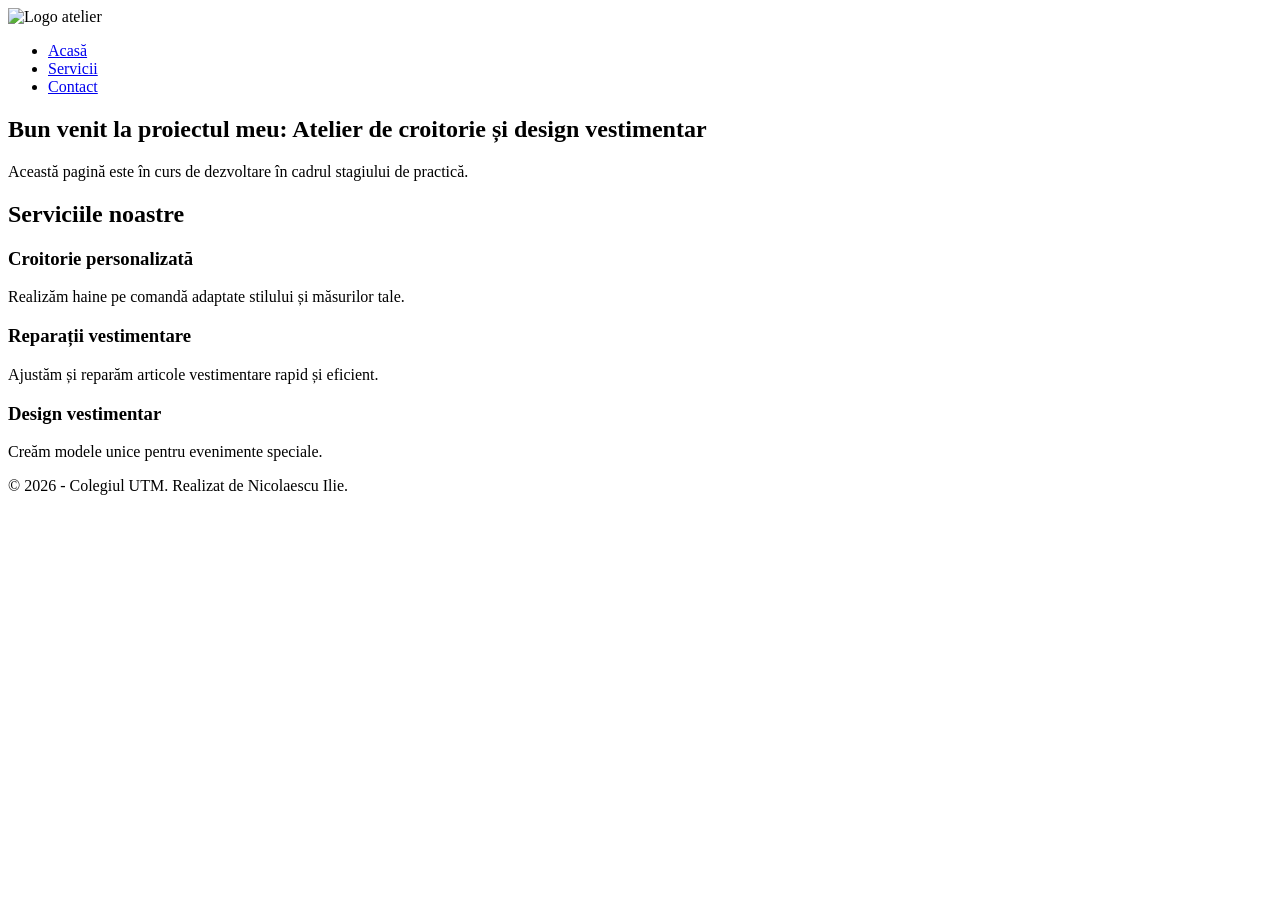
==== index.html @ 4c0605f3 "qwwdweqc" ====
<!DOCTYPE html>
<html lang="ro">
<head>
    <meta charset="UTF-8">
    <meta name="viewport" content="width=device-width, initial-scale=1.0">
    <meta name="description" content="Proiect de practică - Inițiere în specialitate la Colegiul UTM">
    <meta name="author" content="Nicolaescu Ilie">
    <title>Acasă | Atelier de croitorie și design vestimentar</title>
    
    <link rel="stylesheet" href="css/css.css">
</head>
<body>
    <header class="site-header">
        <nav class="main-nav">
            <div class="logo">
                <img src="img/logo.jpg" alt="Logo atelier">
            </div>

            <ul class="nav-list">
                <li><a href="#hero">Acasă</a></li>
                <li><a href="#servicii">Servicii</a></li>
                <li><a href="#">Contact</a></li>
            </ul>
        </nav>
    </header>
    <main class="main-content">
        <section id="hero" class="hero-section">
            <h1 class="hero-title">Bun venit la proiectul meu: Atelier de croitorie și design vestimentar</h1>
            <p class="hero-text">Această pagină este în curs de dezvoltare în cadrul stagiului de practică.</p>
        </section>
        <section id="servicii" class="services-section">
            <h2 class="section-title">Serviciile noastre</h2>

            <div class="cards-container">

                <article class="card">
                    <h3 class="card-title">Croitorie personalizată</h3>
                    <p class="card-text">Realizăm haine pe comandă adaptate stilului și măsurilor tale.</p>
                </article>

                <article class="card">
                    <h3 class="card-title">Reparații vestimentare</h3>
                    <p class="card-text">Ajustăm și reparăm articole vestimentare rapid și eficient.</p>
                </article>

                <article class="card">
                    <h3 class="card-title">Design vestimentar</h3>
                    <p class="card-text">Creăm modele unice pentru evenimente speciale.</p>
                </article>

            </div>
        </section>

    </main>
    <footer class="site-footer">
        <p>&copy; 2026 - Colegiul UTM. Realizat de Nicolaescu Ilie.</p>
    </footer>

</body>
</html>
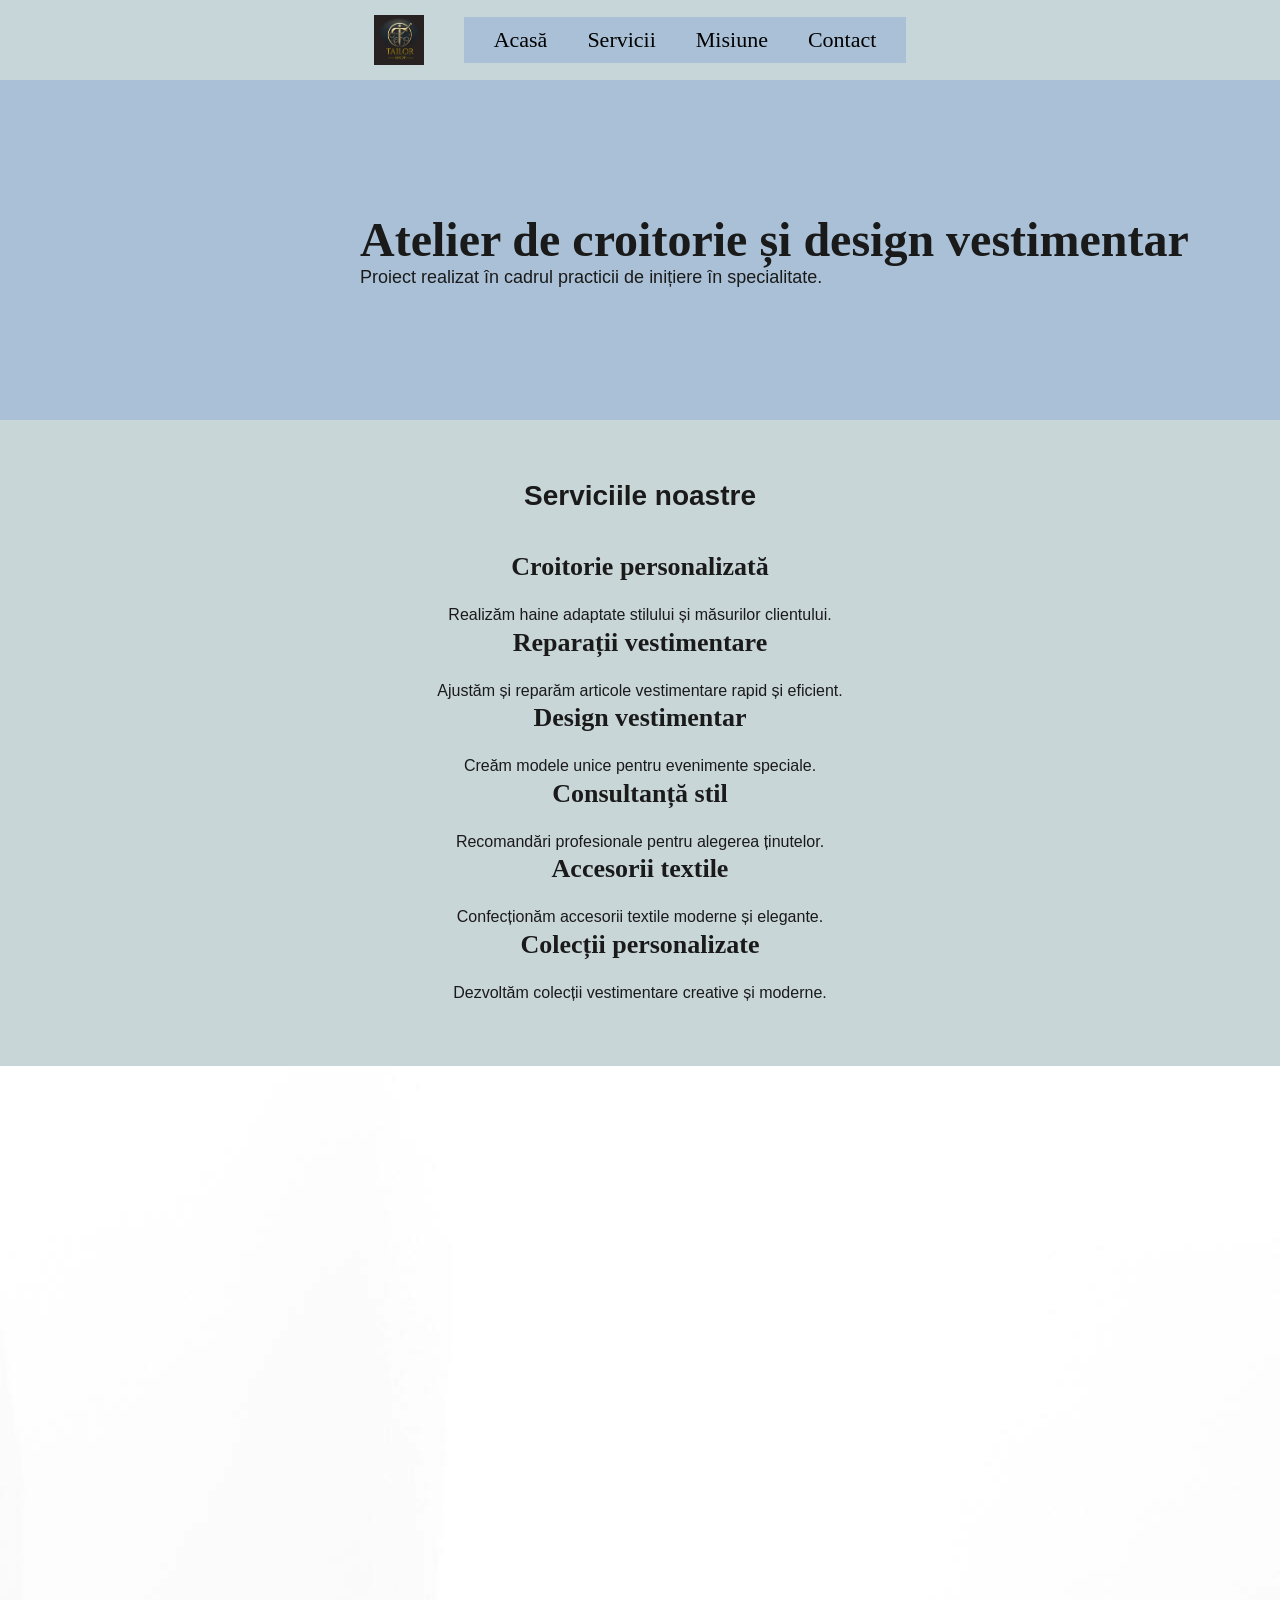
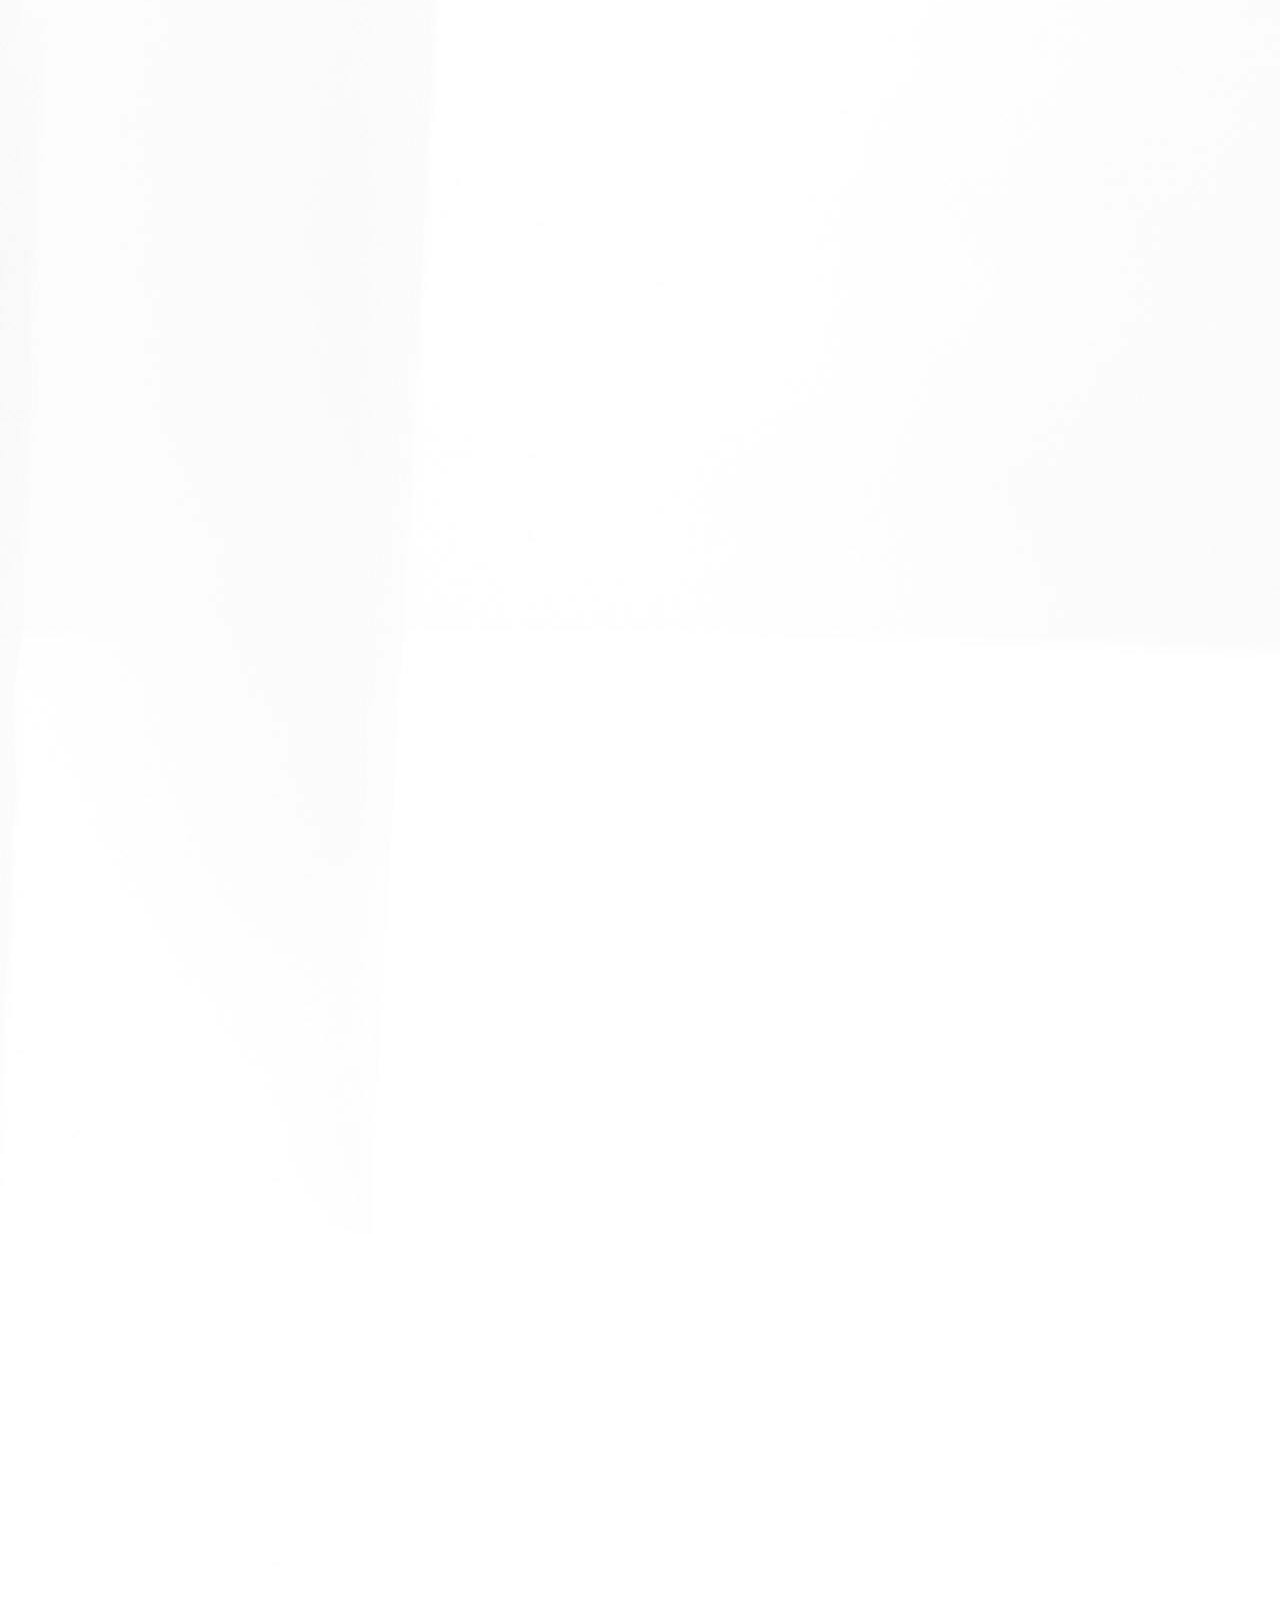
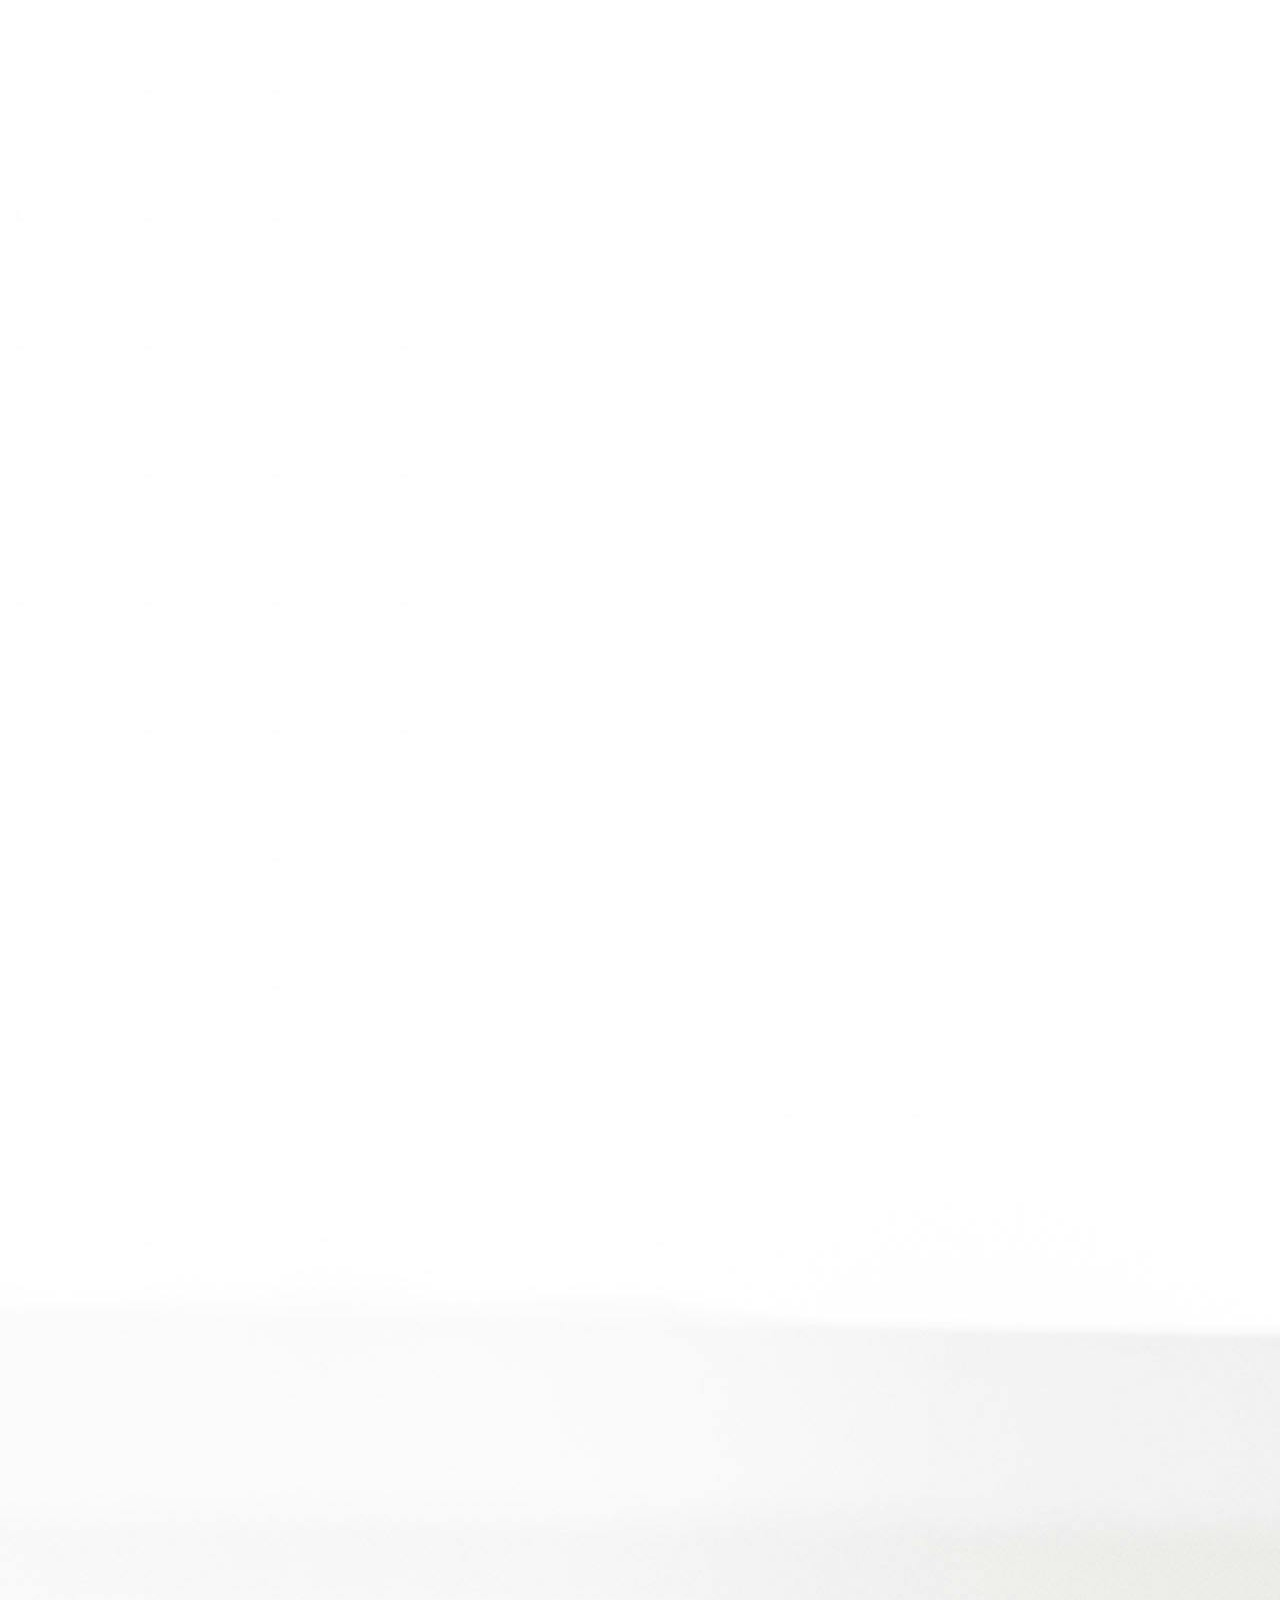
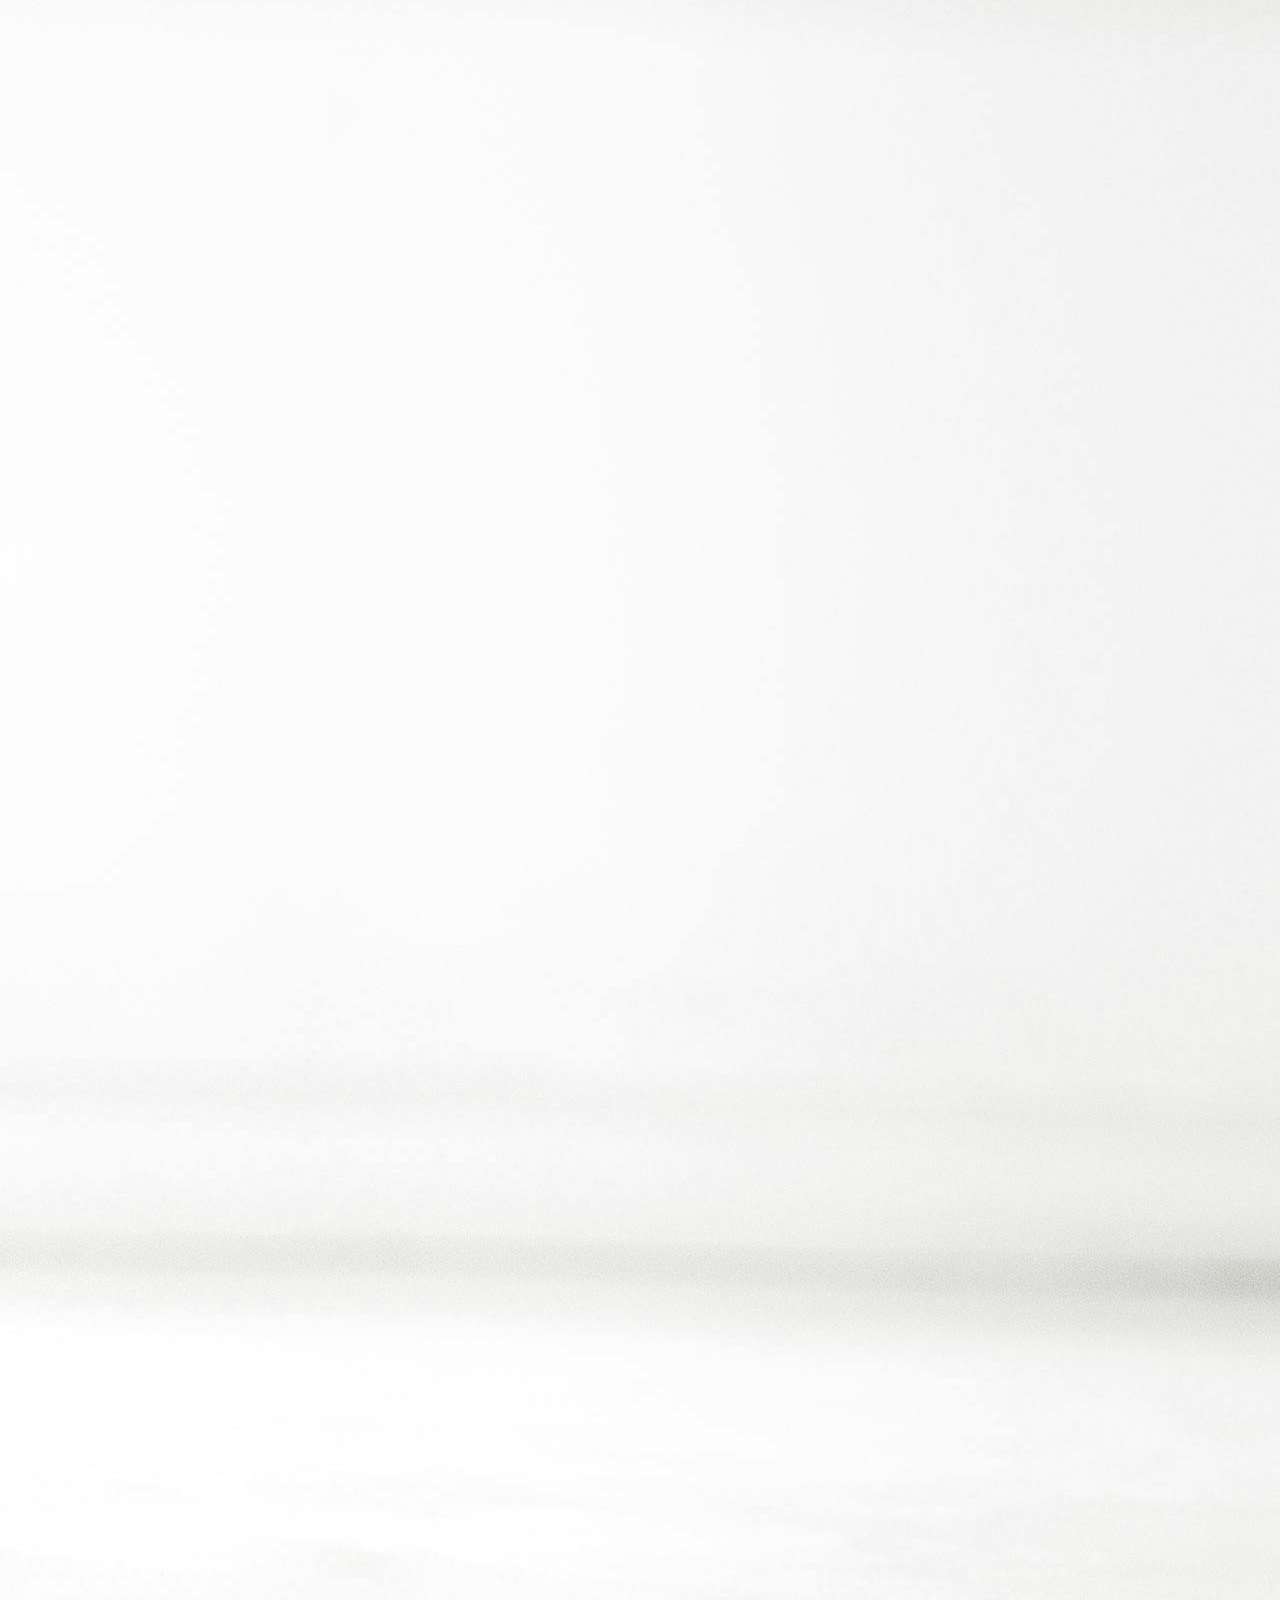
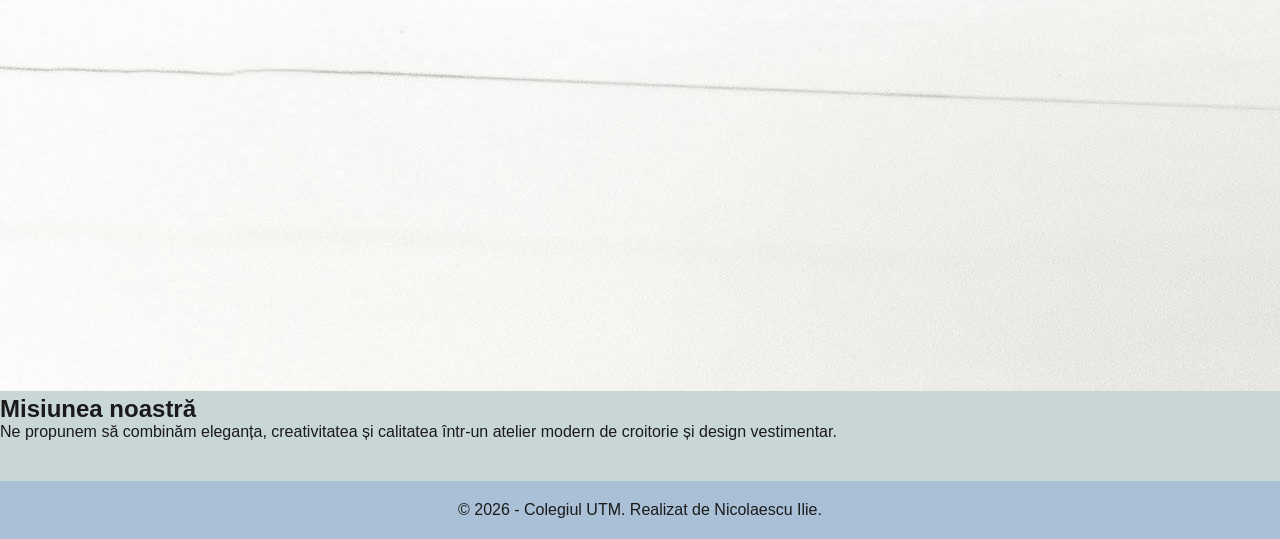
==== commit e3b02f1f: "Ziua 4: Finalizat Layout avansat, validare W3C si backup" ====
--- a/index.html
+++ b/index.html
@@ -3,58 +3,95 @@
 <head>
     <meta charset="UTF-8">
     <meta name="viewport" content="width=device-width, initial-scale=1.0">
-    <meta name="description" content="Proiect de practică - Inițiere în specialitate la Colegiul UTM">
+    <meta name="description" content="Atelier de croitorie și design vestimentar">
     <meta name="author" content="Nicolaescu Ilie">
     <title>Acasă | Atelier de croitorie și design vestimentar</title>
-    
-    <link rel="stylesheet" href="css/css.css">
+    <link rel="stylesheet" href="assets/css/css.css">
 </head>
 <body>
     <header class="site-header">
         <nav class="main-nav">
             <div class="logo">
-                <img src="img/logo.jpg" alt="Logo atelier">
+                <img src="assets/img/logo.jpg" alt="Logo atelier de croitorie">
             </div>
-
             <ul class="nav-list">
                 <li><a href="#hero">Acasă</a></li>
                 <li><a href="#servicii">Servicii</a></li>
-                <li><a href="#">Contact</a></li>
+                <li><a href="#misiune">Misiune</a></li>
+                <li><a href="#contact">Contact</a></li>
             </ul>
         </nav>
     </header>
     <main class="main-content">
         <section id="hero" class="hero-section">
-            <h1 class="hero-title">Bun venit la proiectul meu: Atelier de croitorie și design vestimentar</h1>
-            <p class="hero-text">Această pagină este în curs de dezvoltare în cadrul stagiului de practică.</p>
+            <div class="hero-image"></div>
+            <div class="hero-content">
+                <h1 class="hero-title">
+                    Atelier de croitorie și design vestimentar
+                </h1>
+                <p class="hero-text">
+                    Proiect realizat în cadrul practicii de inițiere în specialitate.
+                </p>
+            </div>
         </section>
         <section id="servicii" class="services-section">
             <h2 class="section-title">Serviciile noastre</h2>
-
-            <div class="cards-container">
-
-                <article class="card">
+            <div class="services-grid">
+                <article class="service-card">
                     <h3 class="card-title">Croitorie personalizată</h3>
-                    <p class="card-text">Realizăm haine pe comandă adaptate stilului și măsurilor tale.</p>
+                    <p class="card-text">
+                        Realizăm haine adaptate stilului și măsurilor clientului.
+                    </p>
                 </article>
-
-                <article class="card">
+                <article class="service-card">
                     <h3 class="card-title">Reparații vestimentare</h3>
-                    <p class="card-text">Ajustăm și reparăm articole vestimentare rapid și eficient.</p>
+                    <p class="card-text">
+                        Ajustăm și reparăm articole vestimentare rapid și eficient.
+                    </p>
                 </article>
-
-                <article class="card">
+                <article class="service-card">
                     <h3 class="card-title">Design vestimentar</h3>
-                    <p class="card-text">Creăm modele unice pentru evenimente speciale.</p>
+                    <p class="card-text">
+                        Creăm modele unice pentru evenimente speciale.
+                    </p>
                 </article>
-
+                <article class="service-card">
+                    <h3 class="card-title">Consultanță stil</h3>
+                    <p class="card-text">
+                        Recomandări profesionale pentru alegerea ținutelor.
+                    </p>
+                </article>
+                <article class="service-card">
+                    <h3 class="card-title">Accesorii textile</h3>
+                    <p class="card-text">
+                        Confecționăm accesorii textile moderne și elegante.
+                    </p>
+                </article>
+                <article class="service-card">
+                    <h3 class="card-title">Colecții personalizate</h3>
+                    <p class="card-text">
+                        Dezvoltăm colecții vestimentare creative și moderne.
+                    </p>
+                </article>
             </div>
         </section>
-
+        <section id="misiune" class="mission-section">
+            <div class="mission-image">
+                <img src="assets/img/tux.jpg" alt="Imagine atelier">
+            </div>
+            <div class="mission-text">
+                <h2>Misiunea noastră</h2>
+                <p>
+                    Ne propunem să combinăm eleganța, creativitatea și calitatea
+                    într-un atelier modern de croitorie și design vestimentar.
+                </p>
+            </div>
+        </section>
     </main>
-    <footer class="site-footer">
-        <p>&copy; 2026 - Colegiul UTM. Realizat de Nicolaescu Ilie.</p>
+    <footer id="contact" class="site-footer">
+        <p>
+            © 2026 - Colegiul UTM. Realizat de Nicolaescu Ilie.
+        </p>
     </footer>
-
 </body>
 </html>
--- a/assets/css/css.css
+++ b/assets/css/css.css
@@ -0,0 +1,116 @@
+* {
+    margin: 0;
+    padding: 0;
+    box-sizing: border-box;
+}
+
+body {
+    font-family: "Segoe UI", sans-serif;
+    background-color: #c9d6d8;
+    color: #1a1a1a;
+}
+
+.site-header {
+    background-color: #c7d6d9;
+    padding: 15px 0;
+}
+
+.main-nav {
+    display: flex;
+    justify-content: center;
+    align-items: center;
+    gap: 40px;
+}
+
+.logo img {
+    height: 50px;
+    width: auto;
+    display: block;
+}
+
+.nav-list {
+    list-style: none;
+    display: flex;
+    gap: 40px;
+    background-color: #a9c0d6;
+    padding: 10px 30px;
+}
+
+.nav-list a {
+    text-decoration: none;
+    font-size: 22px;
+    color: black;
+    font-family: cursive;
+}
+
+.nav-list a:hover {
+    text-decoration: underline;
+}
+
+.hero-section {
+    display: flex;
+    align-items: center;
+    gap: 40px;
+    padding: 60px;
+    background-color: #a9c0d6;
+}
+
+.hero-section::before {
+    content: "";
+    width: 220px;
+    height: 220px;
+    background-image: url("../img/sewing.jpg");
+    background-size: cover;
+    background-position: center;
+    border-radius: 50%;
+}
+
+.hero-title {
+    font-size: 48px;
+    font-family: cursive;
+}
+
+.hero-text {
+    font-size: 18px;
+}
+
+.services-section {
+    padding: 60px;
+    text-align: center;
+}
+
+.section-title {
+    font-size: 28px;
+    margin-bottom: 40px;
+}
+
+.cards-container {
+    display: flex;
+    justify-content: center;
+    gap: 40px;
+}
+
+.card {
+    background-color: #9ec6cc;
+    padding: 30px;
+    width: 300px;
+    min-height: 300px;
+}
+
+.card-title {
+    font-size: 26px;
+    font-family: cursive;
+    margin-bottom: 20px;
+}
+
+.card-text {
+    font-size: 16px;
+    line-height: 1.6;
+}
+
+.site-footer {
+    background-color: #a9c0d6;
+    text-align: center;
+    padding: 20px;
+    margin-top: 40px;
+}
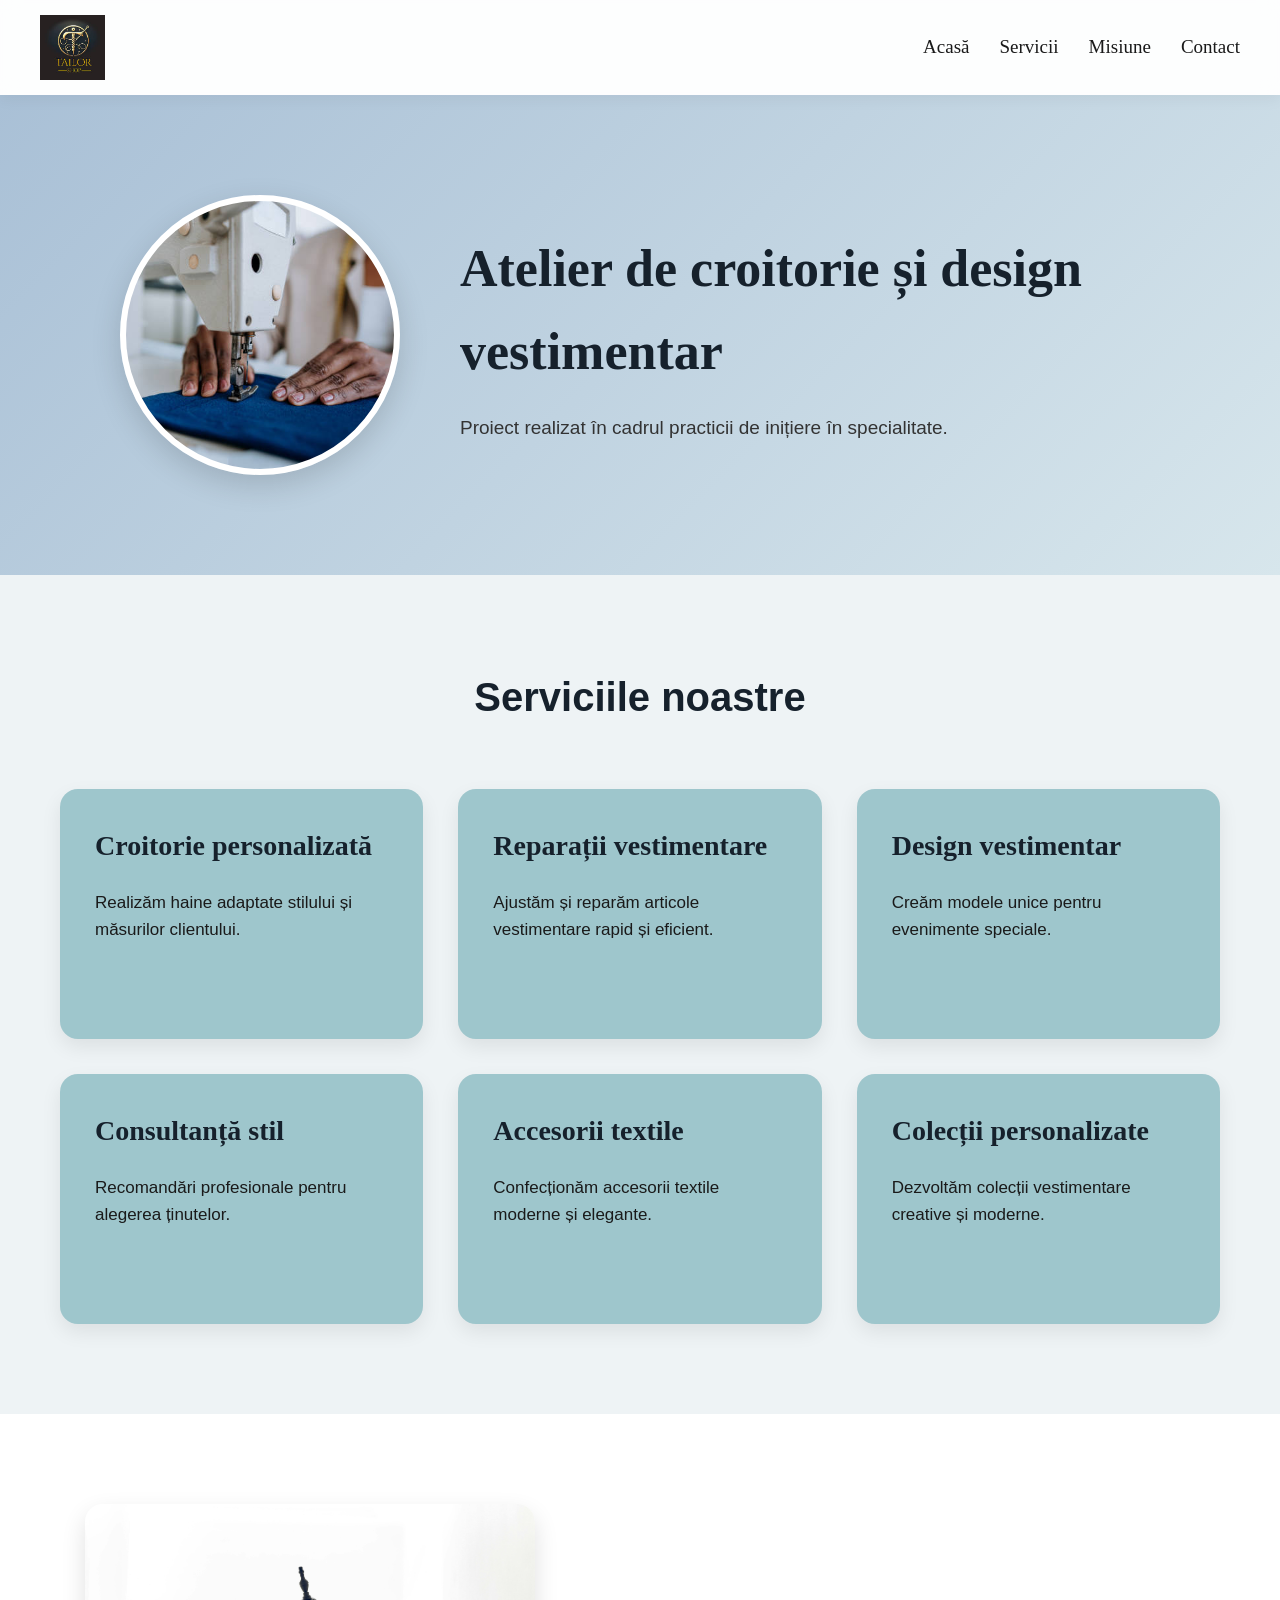
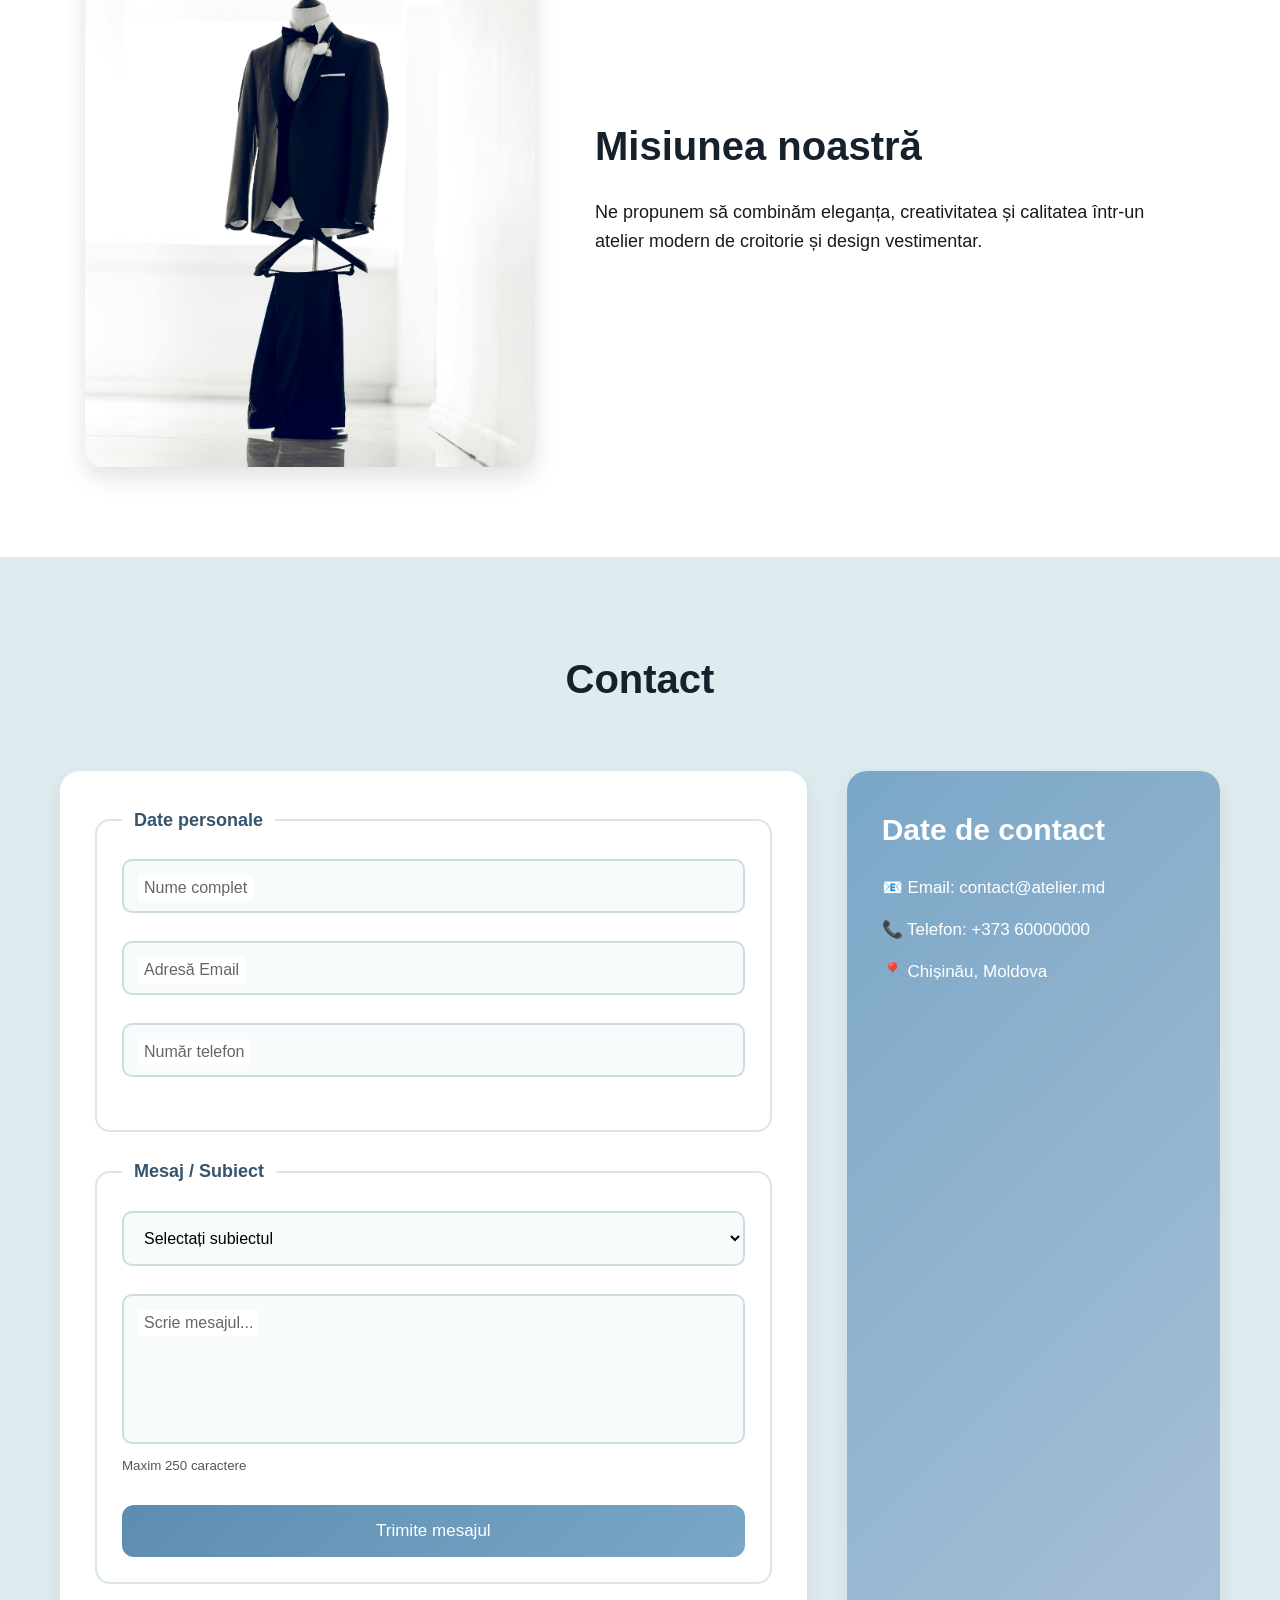
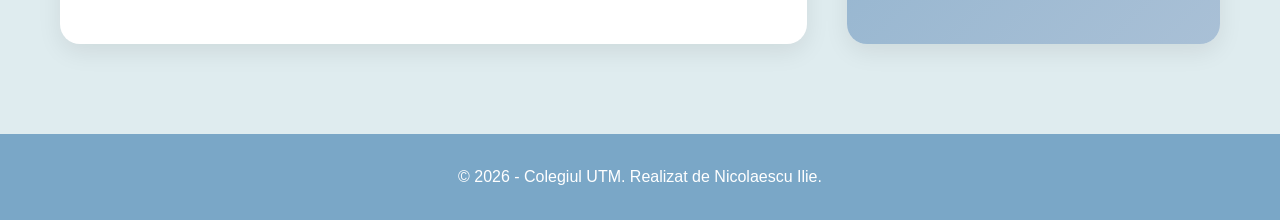
==== commit 2f538212: "ziua 5" ====
--- a/index.html
+++ b/index.html
@@ -5,14 +5,18 @@
     <meta name="viewport" content="width=device-width, initial-scale=1.0">
     <meta name="description" content="Atelier de croitorie și design vestimentar">
     <meta name="author" content="Nicolaescu Ilie">
-    <title>Acasă | Atelier de croitorie și design vestimentar</title>
+    <title>
+        Acasă | Atelier de croitorie și design vestimentar
+    </title>
     <link rel="stylesheet" href="assets/css/css.css">
 </head>
 <body>
     <header class="site-header">
         <nav class="main-nav">
             <div class="logo">
-                <img src="assets/img/logo.jpg" alt="Logo atelier de croitorie">
+                <img
+                    src="assets/img/logo.jpg"
+                    alt="Logo atelier de croitorie">
             </div>
             <ul class="nav-list">
                 <li><a href="#hero">Acasă</a></li>
@@ -24,7 +28,8 @@
     </header>
     <main class="main-content">
         <section id="hero" class="hero-section">
-            <div class="hero-image"></div>
+            <div class="hero-image">
+            </div>
             <div class="hero-content">
                 <h1 class="hero-title">
                     Atelier de croitorie și design vestimentar
@@ -35,40 +40,54 @@
             </div>
         </section>
         <section id="servicii" class="services-section">
-            <h2 class="section-title">Serviciile noastre</h2>
+            <h2 class="section-title">
+                Serviciile noastre
+            </h2>
             <div class="services-grid">
                 <article class="service-card">
-                    <h3 class="card-title">Croitorie personalizată</h3>
+                    <h3 class="card-title">
+                        Croitorie personalizată
+                    </h3>
                     <p class="card-text">
                         Realizăm haine adaptate stilului și măsurilor clientului.
                     </p>
                 </article>
                 <article class="service-card">
-                    <h3 class="card-title">Reparații vestimentare</h3>
+                    <h3 class="card-title">
+                        Reparații vestimentare
+                    </h3>
                     <p class="card-text">
                         Ajustăm și reparăm articole vestimentare rapid și eficient.
                     </p>
                 </article>
                 <article class="service-card">
-                    <h3 class="card-title">Design vestimentar</h3>
+                    <h3 class="card-title">
+                        Design vestimentar
+                    </h3>
                     <p class="card-text">
                         Creăm modele unice pentru evenimente speciale.
                     </p>
                 </article>
                 <article class="service-card">
-                    <h3 class="card-title">Consultanță stil</h3>
+                    <h3 class="card-title">
+                        Consultanță stil
+                    </h3>
                     <p class="card-text">
                         Recomandări profesionale pentru alegerea ținutelor.
                     </p>
                 </article>
                 <article class="service-card">
-                    <h3 class="card-title">Accesorii textile</h3>
+                    <h3 class="card-title">
+                        Accesorii textile
+                    </h3>
                     <p class="card-text">
                         Confecționăm accesorii textile moderne și elegante.
                     </p>
                 </article>
                 <article class="service-card">
-                    <h3 class="card-title">Colecții personalizate</h3>
+                    <h3 class="card-title">
+                        Colecții personalizate
+                    </h3>
                     <p class="card-text">
                         Dezvoltăm colecții vestimentare creative și moderne.
                     </p>
@@ -77,21 +96,138 @@
         </section>
         <section id="misiune" class="mission-section">
             <div class="mission-image">
-                <img src="assets/img/tux.jpg" alt="Imagine atelier">
+                <img
+                    src="assets/img/tux.jpg"
+                    alt="Imagine atelier">
             </div>
             <div class="mission-text">
-                <h2>Misiunea noastră</h2>
+                <h2>
+                    Misiunea noastră
+                </h2>
                 <p>
-                    Ne propunem să combinăm eleganța, creativitatea și calitatea
-                    într-un atelier modern de croitorie și design vestimentar.
+                    Ne propunem să combinăm eleganța,
+                    creativitatea și calitatea
+                    într-un atelier modern de croitorie
+                    și design vestimentar.
                 </p>
             </div>
         </section>
+        <section id="contact" class="contact-section">
+            <h2 class="section-title">
+                Contact
+            </h2>
+            <div class="contact-grid">
+                <form class="contact-form">
+                    <fieldset>
+                        <legend>
+                            Date personale
+                        </legend>
+                        <div class="floating-group">
+                            <input
+                                type="text"
+                                id="fullname"
+                                placeholder=" "
+                                required
+                                autocomplete="name">
+                            <label for="fullname">
+                                Nume complet
+                            </label>
+                            <span class="error-msg">
+                                Introduceți numele complet.
+                            </span>
+                        </div>
+                        <div class="floating-group">
+                            <input
+                                type="email"
+                                id="email"
+                                placeholder=" "
+                                required
+                                autocomplete="email">
+                            <label for="email">
+                                Adresă Email
+                            </label>
+                            <span class="error-msg">
+                                Introduceți un email valid.
+                            </span>
+                        </div>
+                        <div class="floating-group">
+                            <input
+                                type="tel"
+                                id="phone"
+                                placeholder=" "
+                                required
+                                autocomplete="tel">
+                            <label for="phone">
+                                Număr telefon
+                            </label>
+                            <span class="error-msg">
+                                Introduceți numărul de telefon.
+                            </span>
+                        </div>
+                    </fieldset>
+                    <fieldset>
+                        <legend>
+                            Mesaj / Subiect
+                        </legend>
+                        <div class="floating-group">
+                            <select required>
+                                <option value="">
+                                    Selectați subiectul
+                                </option>
+                                <option>
+                                    Programare
+                                </option>
+                                <option>
+                                    Informații produse
+                                </option>
+                                <option>
+                                    Colaborare
+                                </option>
+                            </select>
+                        </div>
+                        <div class="floating-group">
+                            <textarea
+                                placeholder=" "
+                                maxlength="250"
+                                required></textarea>
+                            <label>
+                                Scrie mesajul...
+                            </label>
+                            <small>
+                                Maxim 250 caractere
+                            </small>
+                        </div>
+                        <button
+                            type="submit"
+                            class="submit-btn">
+                            Trimite mesajul
+                        </button>
+                    </fieldset>
+                </form>
+                <div class="contact-info">
+                    <h3>
+                        Date de contact
+                    </h3>
+                    <p>
+                        📧 Email:
+                        contact@atelier.md
+                    </p>
+                    <p>
+                        📞 Telefon:
+                        +373 60000000
+                    </p>
+                    <p>
+                        📍 Chișinău, Moldova
+                    </p>
+                </div>
+            </div>
+        </section>
     </main>
-    <footer id="contact" class="site-footer">
+    <footer class="site-footer">
         <p>
-            © 2026 - Colegiul UTM. Realizat de Nicolaescu Ilie.
+            © 2026 - Colegiul UTM.
+            Realizat de Nicolaescu Ilie.
         </p>
     </footer>
 </body>
-</html>
+</html>
--- a/assets/css/css.css
+++ b/assets/css/css.css
@@ -1,116 +1,439 @@
-* {
-    margin: 0;
-    padding: 0;
-    box-sizing: border-box;
-}
-
-body {
-    font-family: "Segoe UI", sans-serif;
-    background-color: #c9d6d8;
-    color: #1a1a1a;
-}
-
-.site-header {
-    background-color: #c7d6d9;
-    padding: 15px 0;
-}
-
-.main-nav {
-    display: flex;
-    justify-content: center;
-    align-items: center;
-    gap: 40px;
-}
-
-.logo img {
-    height: 50px;
-    width: auto;
-    display: block;
-}
-
-.nav-list {
-    list-style: none;
-    display: flex;
-    gap: 40px;
-    background-color: #a9c0d6;
-    padding: 10px 30px;
-}
-
-.nav-list a {
-    text-decoration: none;
-    font-size: 22px;
-    color: black;
-    font-family: cursive;
-}
-
-.nav-list a:hover {
-    text-decoration: underline;
-}
-
-.hero-section {
-    display: flex;
-    align-items: center;
-    gap: 40px;
-    padding: 60px;
-    background-color: #a9c0d6;
-}
-
-.hero-section::before {
-    content: "";
-    width: 220px;
-    height: 220px;
-    background-image: url("../img/sewing.jpg");
-    background-size: cover;
-    background-position: center;
-    border-radius: 50%;
-}
-
-.hero-title {
-    font-size: 48px;
-    font-family: cursive;
-}
-
-.hero-text {
-    font-size: 18px;
-}
-
-.services-section {
-    padding: 60px;
-    text-align: center;
-}
-
-.section-title {
-    font-size: 28px;
-    margin-bottom: 40px;
-}
-
-.cards-container {
-    display: flex;
-    justify-content: center;
-    gap: 40px;
-}
-
-.card {
-    background-color: #9ec6cc;
-    padding: 30px;
-    width: 300px;
-    min-height: 300px;
-}
-
-.card-title {
-    font-size: 26px;
-    font-family: cursive;
-    margin-bottom: 20px;
-}
-
-.card-text {
-    font-size: 16px;
-    line-height: 1.6;
-}
-
-.site-footer {
-    background-color: #a9c0d6;
-    text-align: center;
-    padding: 20px;
-    margin-top: 40px;
+*{
+    margin:0;
+    padding:0;
+    box-sizing:border-box;
+}
+
+:root{
+    --primary:#7aa7c7;
+    --secondary:#9ec6cc;
+    --light:#eef3f5;
+    --dark:#1a1a1a;
+    --white:#ffffff;
+}
+
+html{
+    scroll-behavior:smooth;
+}
+
+body{
+    font-family:"Segoe UI",sans-serif;
+    background:var(--light);
+    color:var(--dark);
+    line-height:1.6;
+}
+
+.site-header{
+    position:sticky;
+    top:0;
+    z-index:1000;
+    background:rgba(255,255,255,0.85);
+    backdrop-filter:blur(10px);
+    padding:15px 40px;
+    box-shadow:0 4px 15px rgba(0,0,0,0.05);
+}
+
+.main-nav{
+    display:flex;
+    justify-content:space-between;
+    align-items:center;
+}
+
+.logo img{
+    height:65px;
+    display:block;
+}
+
+.nav-list{
+    list-style:none;
+    display:flex;
+    gap:30px;
+}
+
+.nav-list a{
+    position:relative;
+    text-decoration:none;
+    color:var(--dark);
+    font-size:19px;
+    font-family:cursive;
+    transition:0.3s;
+}
+
+.nav-list a:hover{
+    color:var(--primary);
+}
+
+.nav-list a::after{
+    content:"";
+    position:absolute;
+    left:0;
+    bottom:-5px;
+    width:0%;
+    height:2px;
+    background:var(--primary);
+    transition:width 0.3s ease;
+}
+
+.nav-list a:hover::after{
+    width:100%;
+}
+
+.hero-section{
+    display:flex;
+    align-items:center;
+    justify-content:center;
+    gap:60px;
+    padding:100px 60px;
+    background:linear-gradient(
+        135deg,
+        #a9c0d6,
+        #d7e6ec
+    );
+}
+
+.hero-image{
+    width:280px;
+    height:280px;
+    border-radius:50%;
+    background-image:url("../img/sewing.jpg");
+    background-size:cover;
+    background-position:center;
+    border:6px solid white;
+    box-shadow:0 10px 30px rgba(0,0,0,0.15);
+    flex-shrink:0;
+}
+
+.hero-content{
+    max-width:700px;
+}
+
+.hero-title{
+    font-size:52px;
+    margin-bottom:20px;
+    font-family:cursive;
+    color:#16212c;
+}
+
+.hero-text{
+    font-size:19px;
+    color:#333;
+}
+
+.services-section{
+    padding:90px 60px;
+}
+
+.section-title{
+    text-align:center;
+    font-size:40px;
+    margin-bottom:60px;
+    color:#16212c;
+}
+
+.services-grid{
+    display:grid;
+    grid-template-columns:
+    repeat(auto-fit,minmax(280px,1fr));
+    gap:35px;
+}
+
+.service-card{
+    background:var(--secondary);
+    padding:35px;
+    border-radius:18px;
+    min-height:250px;
+    box-shadow:0 8px 20px rgba(0,0,0,0.08);
+
+    transition:
+    transform 0.35s cubic-bezier(0.25,0.46,0.45,0.94),
+    box-shadow 0.35s ease;
+}
+
+.service-card:hover{
+    transform:translateY(-12px);
+    box-shadow:0 20px 40px rgba(0,0,0,0.12);
+}
+
+.card-title{
+    font-size:28px;
+    margin-bottom:20px;
+    font-family:cursive;
+    color:#16212c;
+}
+
+.card-text{
+    font-size:17px;
+}
+
+.mission-section{
+    display:flex;
+    align-items:center;
+    justify-content:center;
+    gap:60px;
+    padding:90px 60px;
+    background:white;
+}
+
+.mission-image img{
+    width:100%;
+    max-width:450px;
+    border-radius:18px;
+    display:block;
+    box-shadow:0 10px 25px rgba(0,0,0,0.12);
+}
+
+.mission-text{
+    max-width:600px;
+}
+
+.mission-text h2{
+    font-size:40px;
+    margin-bottom:20px;
+    color:#16212c;
+}
+
+.mission-text p{
+    font-size:18px;
+}
+
+.contact-section{
+    padding:90px 60px;
+    background:#dfecef;
+}
+
+.contact-grid{
+    display:grid;
+    grid-template-columns:2fr 1fr;
+    gap:40px;
+}
+
+.contact-form{
+    background:white;
+    padding:35px;
+    border-radius:20px;
+    box-shadow:0 8px 25px rgba(0,0,0,0.08);
+}
+
+fieldset{
+    border:2px solid #d9e6ea;
+    padding:25px;
+    border-radius:15px;
+    margin-bottom:25px;
+}
+
+legend{
+    padding:0 12px;
+    font-size:18px;
+    font-weight:bold;
+    color:#35546d;
+}
+
+.floating-group{
+    position:relative;
+    margin-bottom:28px;
+}
+
+.floating-group input,
+.floating-group textarea,
+.floating-group select{
+    width:100%;
+    padding:16px;
+    border:2px solid #ccdce2;
+    border-radius:10px;
+    font-size:16px;
+    background:#f8fbfc;
+    transition:0.3s;
+    outline:none;
+}
+
+.floating-group input:focus,
+.floating-group textarea:focus,
+.floating-group select:focus{
+    border-color:var(--primary);
+    background:white;
+}
+
+.floating-group label{
+    position:absolute;
+    left:16px;
+    top:16px;
+    background:white;
+    padding:0 6px;
+    color:#666;
+    transition:0.3s;
+    pointer-events:none;
+}
+
+.floating-group input:focus + label,
+.floating-group input:not(:placeholder-shown) + label,
+.floating-group textarea:focus + label,
+.floating-group textarea:not(:placeholder-shown) + label{
+    top:-10px;
+    font-size:12px;
+    color:var(--primary);
+}
+
+textarea{
+    resize:none;
+    min-height:150px;
+}
+
+small{
+    color:#555;
+}
+
+.error-msg{
+    display:none;
+    margin-top:6px;
+    color:#d62828;
+    font-size:13px;
+}
+
+input:invalid:focus + label + .error-msg{
+    display:block;
+}
+
+.submit-btn{
+    width:100%;
+    padding:16px;
+    border:none;
+    border-radius:12px;
+    background:linear-gradient(
+        135deg,
+        #5c8db1,
+        #7aa7c7
+    );
+    color:white;
+    font-size:17px;
+    cursor:pointer;
+    transition:0.3s;
+    position:relative;
+    overflow:hidden;
+}
+
+.submit-btn:hover{
+    transform:translateY(-3px);
+    box-shadow:0 10px 20px rgba(0,0,0,0.12);
+}
+
+.submit-btn:active{
+    animation:loading 0.6s linear infinite;
+}
+
+@keyframes loading{
+
+    0%{
+        transform:scale(1);
+    }
+
+    50%{
+        transform:scale(0.96);
+    }
+
+    100%{
+        transform:scale(1);
+    }
+
+}
+
+.contact-info{
+    background:linear-gradient(
+        135deg,
+        #7aa7c7,
+        #a9c0d6
+    );
+
+    padding:35px;
+    border-radius:20px;
+    color:white;
+
+    box-shadow:0 8px 25px rgba(0,0,0,0.08);
+}
+
+.contact-info h3{
+    font-size:30px;
+    margin-bottom:20px;
+}
+
+.contact-info p{
+    margin-bottom:15px;
+    font-size:17px;
+}
+
+.contact-info iframe{
+    border-radius:15px;
+    margin-top:20px;
+}
+
+.site-footer{
+    background:#7aa7c7;
+    text-align:center;
+    padding:30px;
+    color:white;
+    margin-top:0;
+    font-size:16px;
+}
+
+@media(max-width:992px){
+
+    .contact-grid{
+        grid-template-columns:1fr;
+    }
+
+    .mission-section{
+        flex-direction:column;
+        text-align:center;
+    }
+
+}
+
+@media(max-width:768px){
+
+    .hero-section{
+        flex-direction:column;
+        text-align:center;
+        padding:80px 30px;
+    }
+
+    .main-nav{
+        flex-direction:column;
+        gap:20px;
+    }
+
+    .nav-list{
+        flex-wrap:wrap;
+        justify-content:center;
+    }
+
+    .hero-title{
+        font-size:38px;
+    }
+
+    .section-title{
+        font-size:32px;
+    }
+
+    .services-section,
+    .mission-section,
+    .contact-section{
+        padding:70px 30px;
+    }
+
+}
+
+@media(max-width:480px){
+
+    .hero-image{
+        width:220px;
+        height:220px;
+    }
+
+    .hero-title{
+        font-size:30px;
+    }
+
+    .card-title{
+        font-size:24px;
+    }
+
 }
